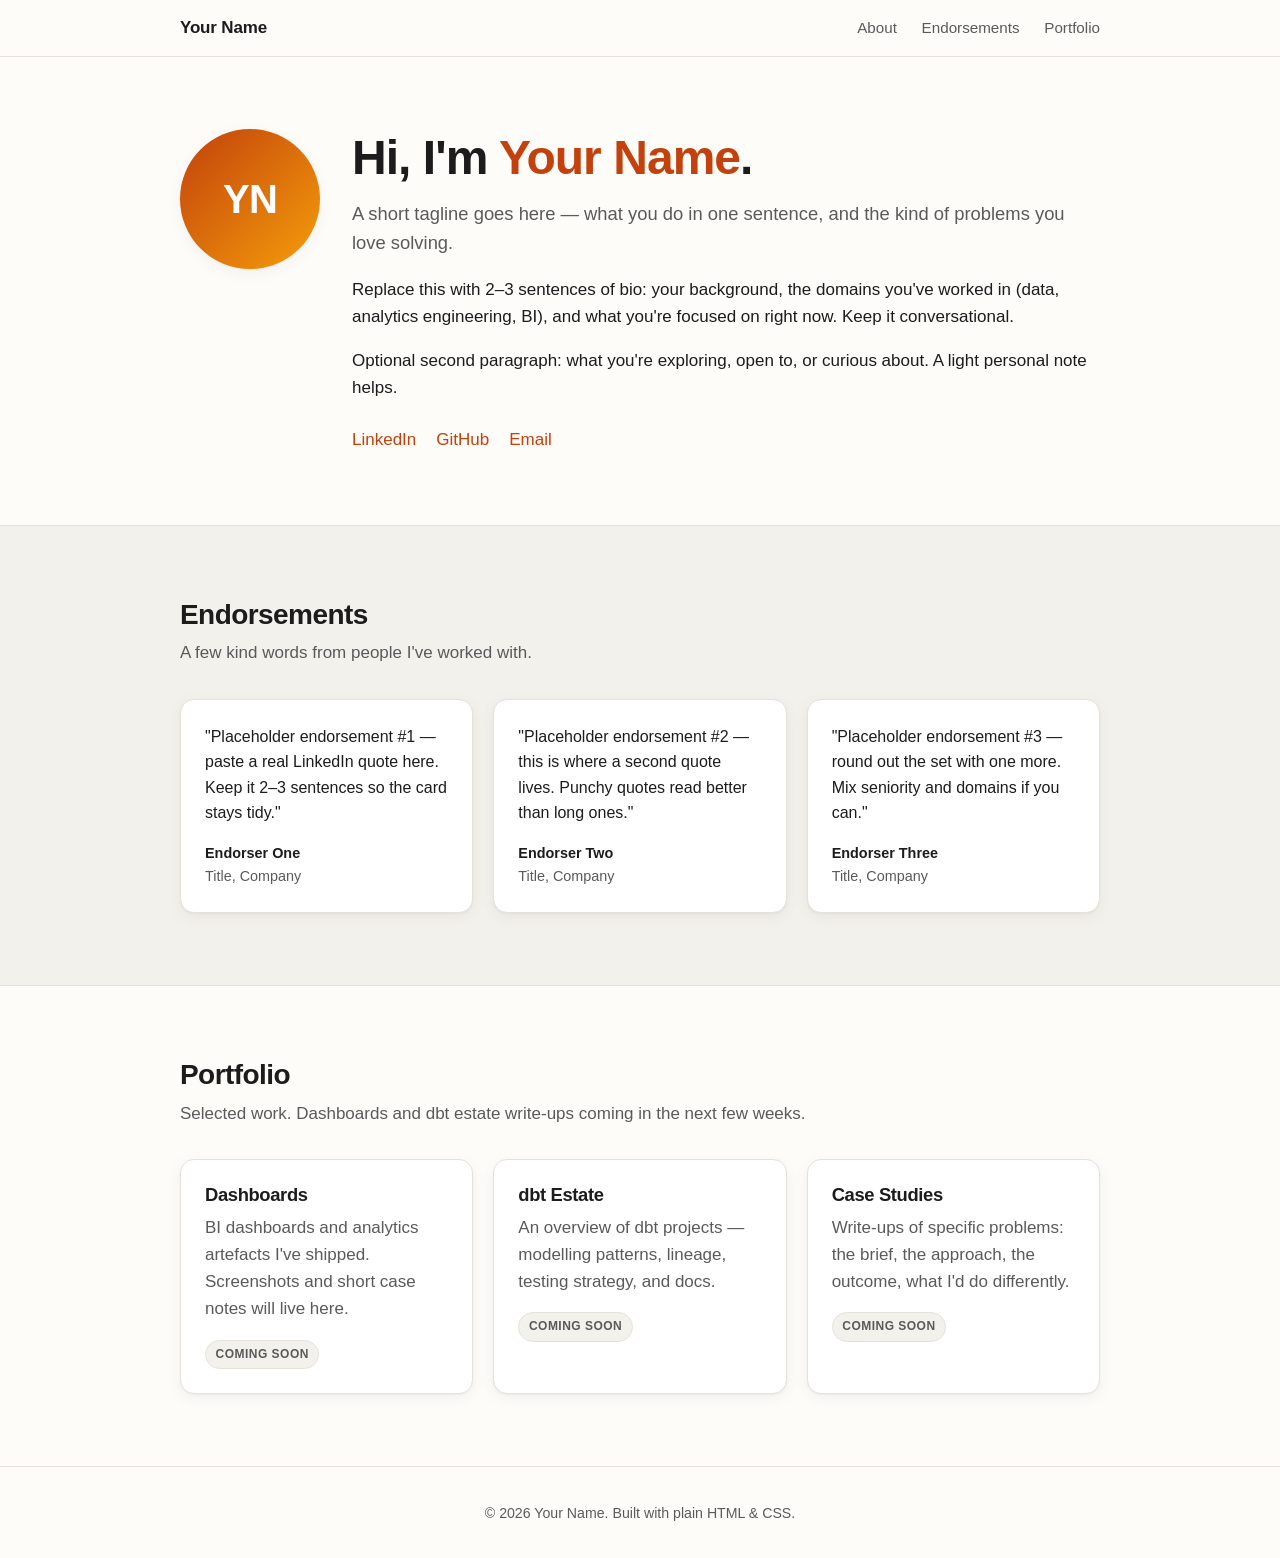
==== index.html @ b1a7ea13 "scaffold static personal site Add initial HTML/CSS for bio, endorsements, and portfolio sections. De" ====
<!doctype html>
<html lang="en">
  <head>
    <meta charset="utf-8" />
    <meta name="viewport" content="width=device-width, initial-scale=1" />
    <title>Your Name — Personal Site</title>
    <meta
      name="description"
      content="Bio, endorsements, and portfolio of Your Name."
    />
    <link rel="stylesheet" href="styles.css" />
  </head>
  <body>
    <header class="site-header">
      <div class="container header-inner">
        <a href="#top" class="brand">Your Name</a>
        <nav class="nav" aria-label="Primary">
          <a href="#about">About</a>
          <a href="#endorsements">Endorsements</a>
          <a href="#portfolio">Portfolio</a>
        </nav>
      </div>
    </header>

    <main id="top">
      <section id="about" class="section">
        <div class="container about-grid">
          <div class="avatar" aria-hidden="true">YN</div>
          <div>
            <h1 class="display">Hi, I'm <span class="accent">Your Name</span>.</h1>
            <p class="lede">
              A short tagline goes here — what you do in one sentence, and the
              kind of problems you love solving.
            </p>
            <p>
              Replace this with 2–3 sentences of bio: your background, the
              domains you've worked in (data, analytics engineering, BI), and
              what you're focused on right now. Keep it conversational.
            </p>
            <p>
              Optional second paragraph: what you're exploring, open to, or
              curious about. A light personal note helps.
            </p>
            <ul class="link-row" aria-label="Contact links">
              <li><a href="https://www.linkedin.com/in/your-handle" rel="noopener">LinkedIn</a></li>
              <li><a href="https://github.com/datagandhi" rel="noopener">GitHub</a></li>
              <li><a href="mailto:you@example.com">Email</a></li>
            </ul>
          </div>
        </div>
      </section>

      <section id="endorsements" class="section section--muted">
        <div class="container">
          <h2>Endorsements</h2>
          <p class="section-sub">A few kind words from people I've worked with.</p>
          <div class="card-grid">
            <figure class="quote-card">
              <blockquote>
                <p>
                  "Placeholder endorsement #1 — paste a real LinkedIn quote
                  here. Keep it 2–3 sentences so the card stays tidy."
                </p>
              </blockquote>
              <figcaption>
                <strong>Endorser One</strong>
                <span>Title, Company</span>
              </figcaption>
            </figure>

            <figure class="quote-card">
              <blockquote>
                <p>
                  "Placeholder endorsement #2 — this is where a second quote
                  lives. Punchy quotes read better than long ones."
                </p>
              </blockquote>
              <figcaption>
                <strong>Endorser Two</strong>
                <span>Title, Company</span>
              </figcaption>
            </figure>

            <figure class="quote-card">
              <blockquote>
                <p>
                  "Placeholder endorsement #3 — round out the set with one
                  more. Mix seniority and domains if you can."
                </p>
              </blockquote>
              <figcaption>
                <strong>Endorser Three</strong>
                <span>Title, Company</span>
              </figcaption>
            </figure>
          </div>
        </div>
      </section>

      <section id="portfolio" class="section">
        <div class="container">
          <h2>Portfolio</h2>
          <p class="section-sub">
            Selected work. Dashboards and dbt estate write-ups coming in the next few weeks.
          </p>
          <div class="card-grid">
            <article class="work-card">
              <h3>Dashboards</h3>
              <p>
                BI dashboards and analytics artefacts I've shipped. Screenshots
                and short case notes will live here.
              </p>
              <span class="pill">Coming soon</span>
            </article>

            <article class="work-card">
              <h3>dbt Estate</h3>
              <p>
                An overview of dbt projects — modelling patterns, lineage,
                testing strategy, and docs.
              </p>
              <span class="pill">Coming soon</span>
            </article>

            <article class="work-card">
              <h3>Case Studies</h3>
              <p>
                Write-ups of specific problems: the brief, the approach, the
                outcome, what I'd do differently.
              </p>
              <span class="pill">Coming soon</span>
            </article>
          </div>
        </div>
      </section>
    </main>

    <footer class="site-footer">
      <div class="container">
        <small>&copy; <span id="year"></span> Your Name. Built with plain HTML &amp; CSS.</small>
      </div>
    </footer>

    <script>
      document.getElementById("year").textContent = new Date().getFullYear();
    </script>
  </body>
</html>
---- styles.css ----
:root {
  --bg: #fdfcf9;
  --bg-muted: #f3f1eb;
  --text: #1c1c1c;
  --text-soft: #5a5a5a;
  --accent: #c2410c;
  --border: #e5e2da;
  --card: #ffffff;
  --radius: 14px;
  --shadow: 0 1px 2px rgba(20, 20, 20, 0.04), 0 4px 16px rgba(20, 20, 20, 0.05);
  --maxw: 960px;
  --space: 1.25rem;
}

@media (prefers-color-scheme: dark) {
  :root {
    --bg: #141414;
    --bg-muted: #1c1c1c;
    --text: #eceae4;
    --text-soft: #a6a6a6;
    --accent: #fb923c;
    --border: #2a2a2a;
    --card: #1a1a1a;
    --shadow: 0 1px 2px rgba(0, 0, 0, 0.3), 0 4px 16px rgba(0, 0, 0, 0.35);
  }
}

* {
  box-sizing: border-box;
}

html {
  scroll-behavior: smooth;
}

body {
  margin: 0;
  font-family:
    -apple-system, BlinkMacSystemFont, "Segoe UI", Roboto, Oxygen, Ubuntu,
    Cantarell, "Helvetica Neue", sans-serif;
  font-size: 17px;
  line-height: 1.6;
  color: var(--text);
  background: var(--bg);
  -webkit-font-smoothing: antialiased;
}

.container {
  max-width: var(--maxw);
  margin: 0 auto;
  padding: 0 var(--space);
}

/* Header */
.site-header {
  position: sticky;
  top: 0;
  z-index: 10;
  background: color-mix(in srgb, var(--bg) 85%, transparent);
  backdrop-filter: saturate(140%) blur(8px);
  border-bottom: 1px solid var(--border);
}

.header-inner {
  display: flex;
  align-items: center;
  justify-content: space-between;
  padding-top: 0.9rem;
  padding-bottom: 0.9rem;
}

.brand {
  font-weight: 600;
  color: var(--text);
  text-decoration: none;
  letter-spacing: -0.01em;
}

.nav a {
  color: var(--text-soft);
  text-decoration: none;
  margin-left: 1.25rem;
  font-size: 0.95rem;
}

.nav a:hover {
  color: var(--accent);
}

/* Sections */
.section {
  padding: 4.5rem 0;
}

.section--muted {
  background: var(--bg-muted);
  border-top: 1px solid var(--border);
  border-bottom: 1px solid var(--border);
}

h1,
h2,
h3 {
  letter-spacing: -0.02em;
  line-height: 1.2;
  margin: 0 0 0.75rem;
}

.display {
  font-size: clamp(2rem, 4vw + 1rem, 3rem);
  font-weight: 700;
}

h2 {
  font-size: 1.75rem;
  font-weight: 650;
}

h3 {
  font-size: 1.15rem;
}

.accent {
  color: var(--accent);
}

.lede {
  font-size: 1.15rem;
  color: var(--text-soft);
  margin-top: 0;
}

.section-sub {
  color: var(--text-soft);
  margin-top: -0.25rem;
  margin-bottom: 2rem;
}

/* About */
.about-grid {
  display: grid;
  grid-template-columns: 140px 1fr;
  gap: 2rem;
  align-items: start;
}

.avatar {
  width: 140px;
  height: 140px;
  border-radius: 50%;
  background: linear-gradient(135deg, var(--accent), #f59e0b);
  color: #fff;
  display: grid;
  place-items: center;
  font-size: 2.5rem;
  font-weight: 700;
  letter-spacing: -0.02em;
  box-shadow: var(--shadow);
}

.link-row {
  list-style: none;
  display: flex;
  flex-wrap: wrap;
  gap: 0.75rem 1.25rem;
  padding: 0;
  margin: 1.5rem 0 0;
}

.link-row a {
  color: var(--accent);
  text-decoration: none;
  font-weight: 500;
}

.link-row a:hover {
  text-decoration: underline;
}

/* Cards */
.card-grid {
  display: grid;
  grid-template-columns: repeat(auto-fit, minmax(240px, 1fr));
  gap: 1.25rem;
}

.quote-card,
.work-card {
  background: var(--card);
  border: 1px solid var(--border);
  border-radius: var(--radius);
  padding: 1.5rem;
  box-shadow: var(--shadow);
  margin: 0;
}

.quote-card blockquote {
  margin: 0 0 1rem;
  color: var(--text);
  font-size: 1rem;
}

.quote-card blockquote p {
  margin: 0;
}

.quote-card figcaption {
  display: flex;
  flex-direction: column;
  color: var(--text-soft);
  font-size: 0.9rem;
}

.quote-card figcaption strong {
  color: var(--text);
}

.work-card h3 {
  margin-bottom: 0.5rem;
}

.work-card p {
  color: var(--text-soft);
  margin: 0 0 1rem;
}

.pill {
  display: inline-block;
  font-size: 0.75rem;
  font-weight: 600;
  text-transform: uppercase;
  letter-spacing: 0.04em;
  padding: 0.25rem 0.6rem;
  border-radius: 999px;
  background: var(--bg-muted);
  color: var(--text-soft);
  border: 1px solid var(--border);
}

/* Footer */
.site-footer {
  border-top: 1px solid var(--border);
  padding: 2rem 0;
  color: var(--text-soft);
  text-align: center;
}

/* Responsive */
@media (max-width: 640px) {
  .about-grid {
    grid-template-columns: 1fr;
    gap: 1.25rem;
  }

  .avatar {
    width: 96px;
    height: 96px;
    font-size: 1.75rem;
  }

  .nav a {
    margin-left: 0.9rem;
  }

  .section {
    padding: 3rem 0;
  }
}
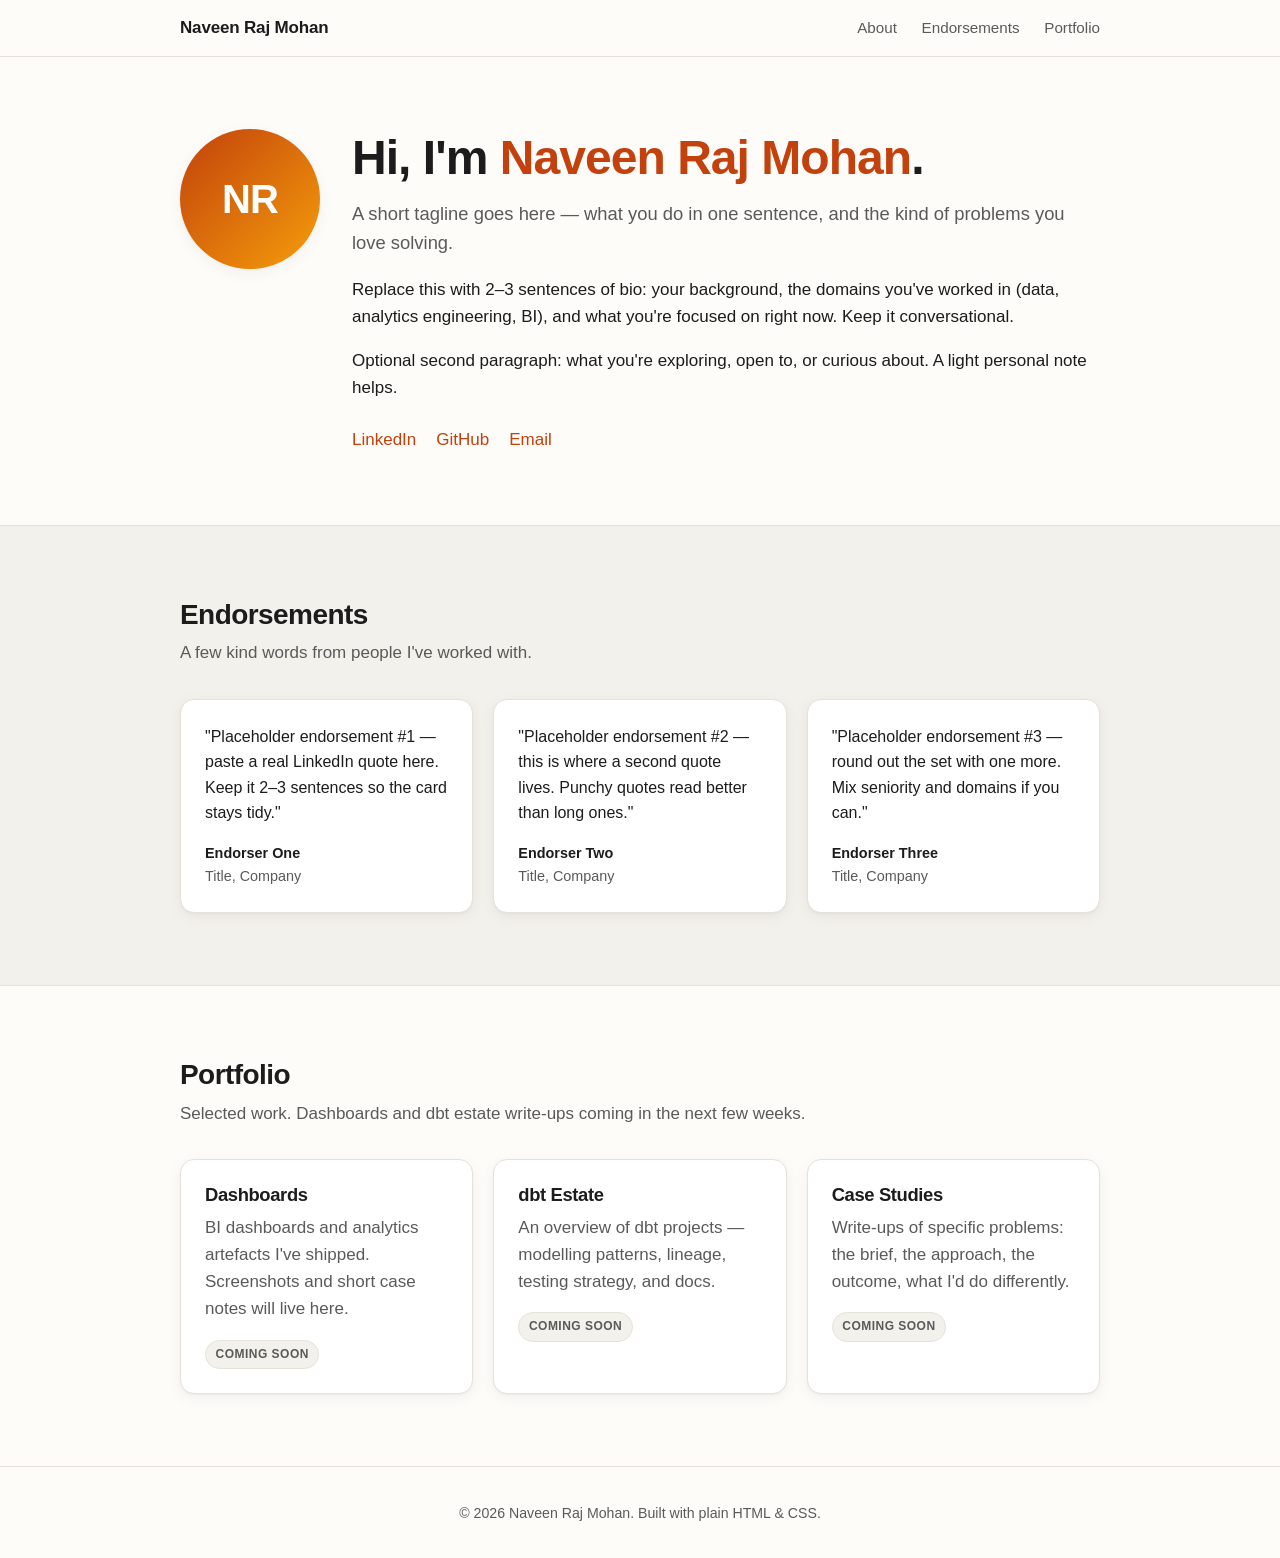
==== commit fac6e506: "set identity to Naveen Raj Mohan and add CNAME Replace placeholder name across page, title, meta, av" ====
--- a/index.html
+++ b/index.html
@@ -3,17 +3,17 @@
   <head>
     <meta charset="utf-8" />
     <meta name="viewport" content="width=device-width, initial-scale=1" />
-    <title>Your Name — Personal Site</title>
+    <title>Naveen Raj Mohan — Personal Site</title>
     <meta
       name="description"
-      content="Bio, endorsements, and portfolio of Your Name."
+      content="Bio, endorsements, and portfolio of Naveen Raj Mohan."
     />
     <link rel="stylesheet" href="styles.css" />
   </head>
   <body>
     <header class="site-header">
       <div class="container header-inner">
-        <a href="#top" class="brand">Your Name</a>
+        <a href="#top" class="brand">Naveen Raj Mohan</a>
         <nav class="nav" aria-label="Primary">
           <a href="#about">About</a>
           <a href="#endorsements">Endorsements</a>
@@ -25,9 +25,9 @@
     <main id="top">
       <section id="about" class="section">
         <div class="container about-grid">
-          <div class="avatar" aria-hidden="true">YN</div>
+          <div class="avatar" aria-hidden="true">NR</div>
           <div>
-            <h1 class="display">Hi, I'm <span class="accent">Your Name</span>.</h1>
+            <h1 class="display">Hi, I'm <span class="accent">Naveen Raj Mohan</span>.</h1>
             <p class="lede">
               A short tagline goes here — what you do in one sentence, and the
               kind of problems you love solving.
@@ -137,7 +137,7 @@
 
     <footer class="site-footer">
       <div class="container">
-        <small>&copy; <span id="year"></span> Your Name. Built with plain HTML &amp; CSS.</small>
+        <small>&copy; <span id="year"></span> Naveen Raj Mohan. Built with plain HTML &amp; CSS.</small>
       </div>
     </footer>
 
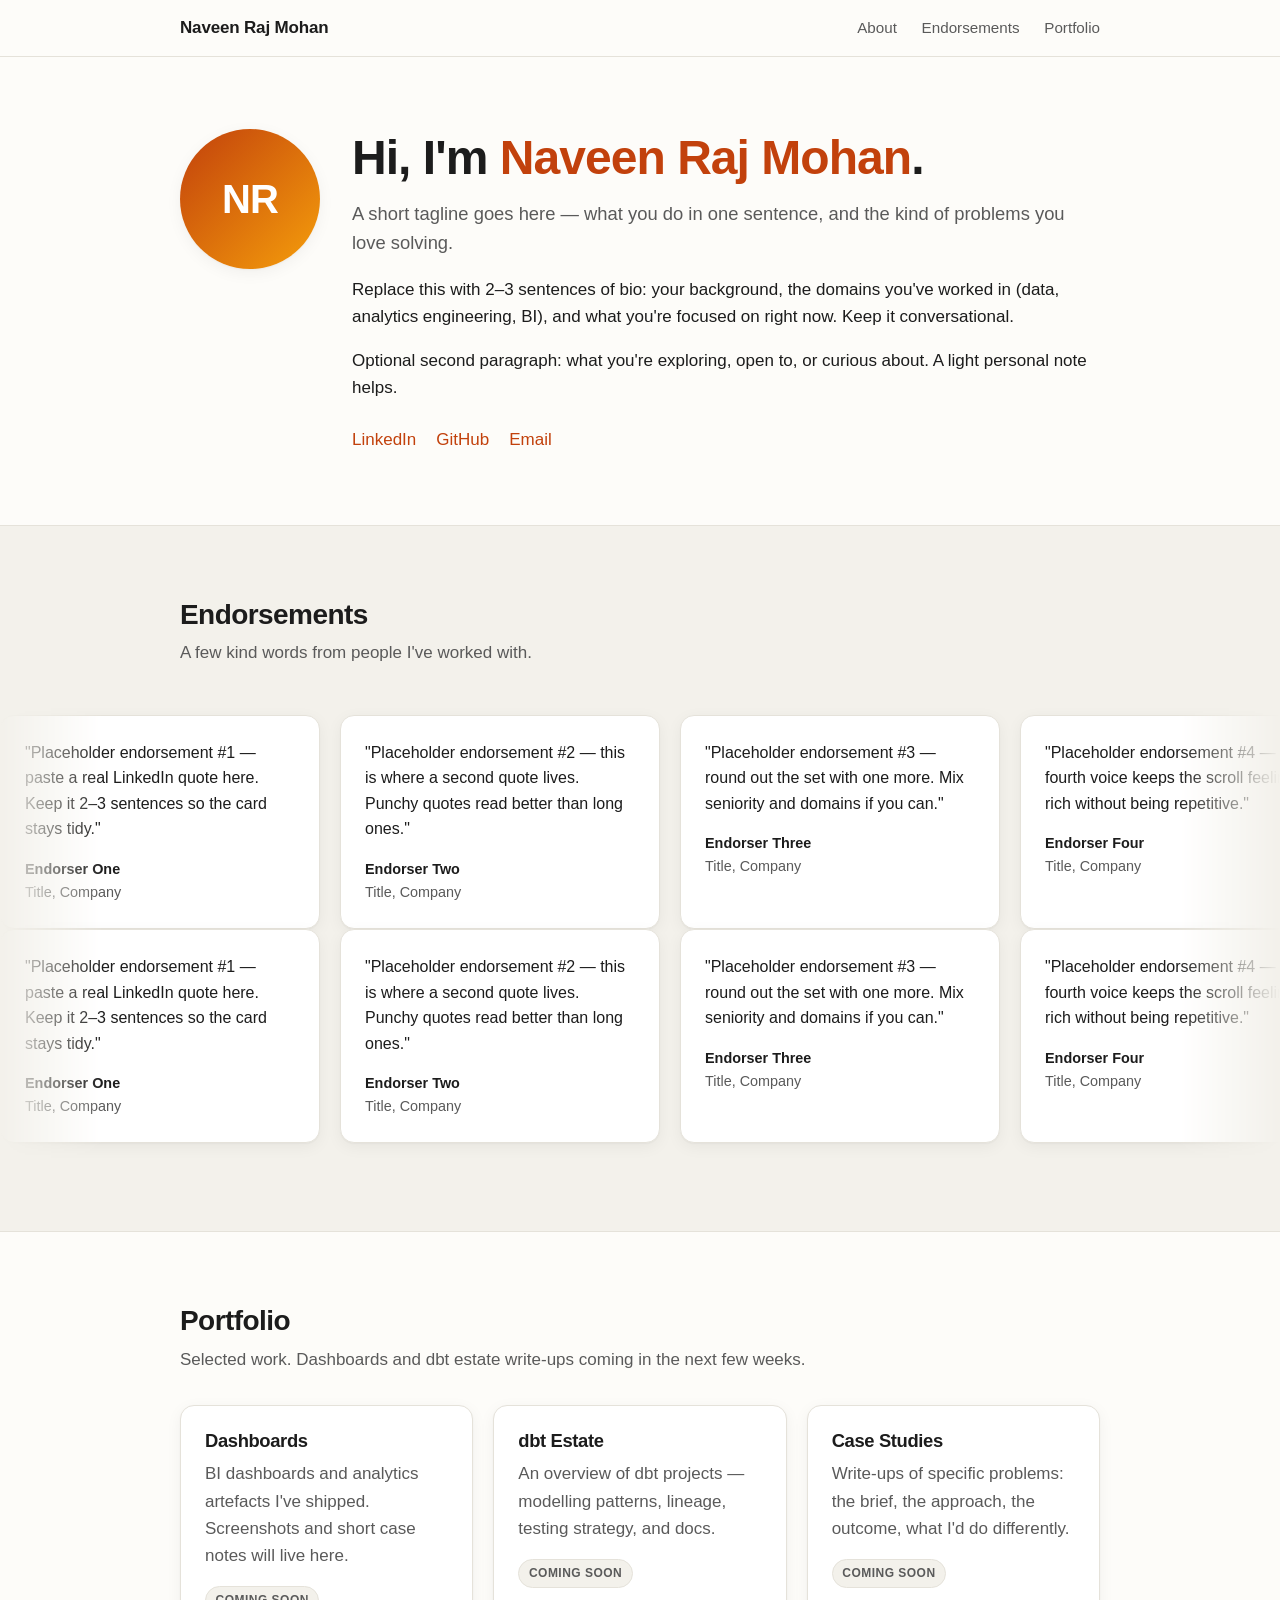
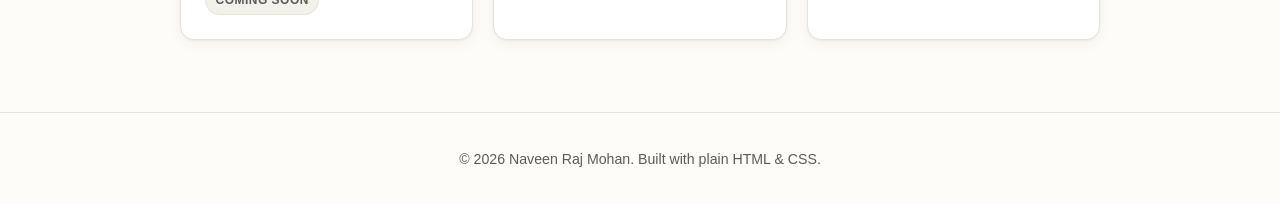
==== commit dec55664: "make endorsements an auto-scrolling marquee Replace the static 3-card grid with a continuous horizon" ====
--- a/index.html
+++ b/index.html
@@ -54,7 +54,13 @@
         <div class="container">
           <h2>Endorsements</h2>
           <p class="section-sub">A few kind words from people I've worked with.</p>
-          <div class="card-grid">
+        </div>
+        <div
+          class="marquee"
+          aria-label="Endorsements carousel"
+          role="region"
+        >
+          <div class="marquee-track">
             <figure class="quote-card">
               <blockquote>
                 <p>
@@ -90,6 +96,45 @@
               </blockquote>
               <figcaption>
                 <strong>Endorser Three</strong>
+                <span>Title, Company</span>
+              </figcaption>
+            </figure>
+
+            <figure class="quote-card">
+              <blockquote>
+                <p>
+                  "Placeholder endorsement #4 — a fourth voice keeps the
+                  scroll feeling rich without being repetitive."
+                </p>
+              </blockquote>
+              <figcaption>
+                <strong>Endorser Four</strong>
+                <span>Title, Company</span>
+              </figcaption>
+            </figure>
+
+            <figure class="quote-card">
+              <blockquote>
+                <p>
+                  "Placeholder endorsement #5 — vary perspectives: peer,
+                  manager, client, collaborator."
+                </p>
+              </blockquote>
+              <figcaption>
+                <strong>Endorser Five</strong>
+                <span>Title, Company</span>
+              </figcaption>
+            </figure>
+
+            <figure class="quote-card">
+              <blockquote>
+                <p>
+                  "Placeholder endorsement #6 — last one in the loop before
+                  it cycles back to the first."
+                </p>
+              </blockquote>
+              <figcaption>
+                <strong>Endorser Six</strong>
                 <span>Title, Company</span>
               </figcaption>
             </figure>
@@ -143,6 +188,16 @@
 
     <script>
       document.getElementById("year").textContent = new Date().getFullYear();
+
+      // Duplicate marquee cards once so the CSS translateX(-50%) loop is seamless.
+      (function () {
+        var track = document.querySelector(".marquee-track");
+        if (!track) return;
+        var clone = track.cloneNode(true);
+        clone.setAttribute("aria-hidden", "true");
+        track.parentNode.appendChild(clone);
+        track.parentNode.classList.add("marquee--ready");
+      })();
     </script>
   </body>
 </html>
--- a/styles.css
+++ b/styles.css
@@ -194,6 +194,70 @@
   margin: 0;
 }
 
+/* Marquee (auto-scrolling endorsements) */
+.marquee {
+  position: relative;
+  overflow: hidden;
+  padding: 1rem 0;
+  /* Fade in/out at the edges for a polished look */
+  -webkit-mask-image: linear-gradient(
+    to right,
+    transparent,
+    #000 8%,
+    #000 92%,
+    transparent
+  );
+  mask-image: linear-gradient(
+    to right,
+    transparent,
+    #000 8%,
+    #000 92%,
+    transparent
+  );
+}
+
+.marquee-track {
+  display: flex;
+  gap: 1.25rem;
+  width: max-content;
+  /* Only animate once the JS clone has run, to avoid flashing a single set */
+}
+
+.marquee.marquee--ready .marquee-track {
+  animation: marquee-scroll 45s linear infinite;
+}
+
+.marquee-track .quote-card {
+  flex: 0 0 320px;
+  max-width: 320px;
+  min-height: 100%;
+}
+
+.marquee:hover .marquee-track,
+.marquee:focus-within .marquee-track {
+  animation-play-state: paused;
+}
+
+@keyframes marquee-scroll {
+  from {
+    transform: translateX(0);
+  }
+  to {
+    transform: translateX(-50%);
+  }
+}
+
+@media (prefers-reduced-motion: reduce) {
+  .marquee {
+    overflow-x: auto;
+    -webkit-mask-image: none;
+    mask-image: none;
+  }
+  .marquee.marquee--ready .marquee-track {
+    animation: none;
+  }
+}
+
 .quote-card blockquote {
   margin: 0 0 1rem;
   color: var(--text);
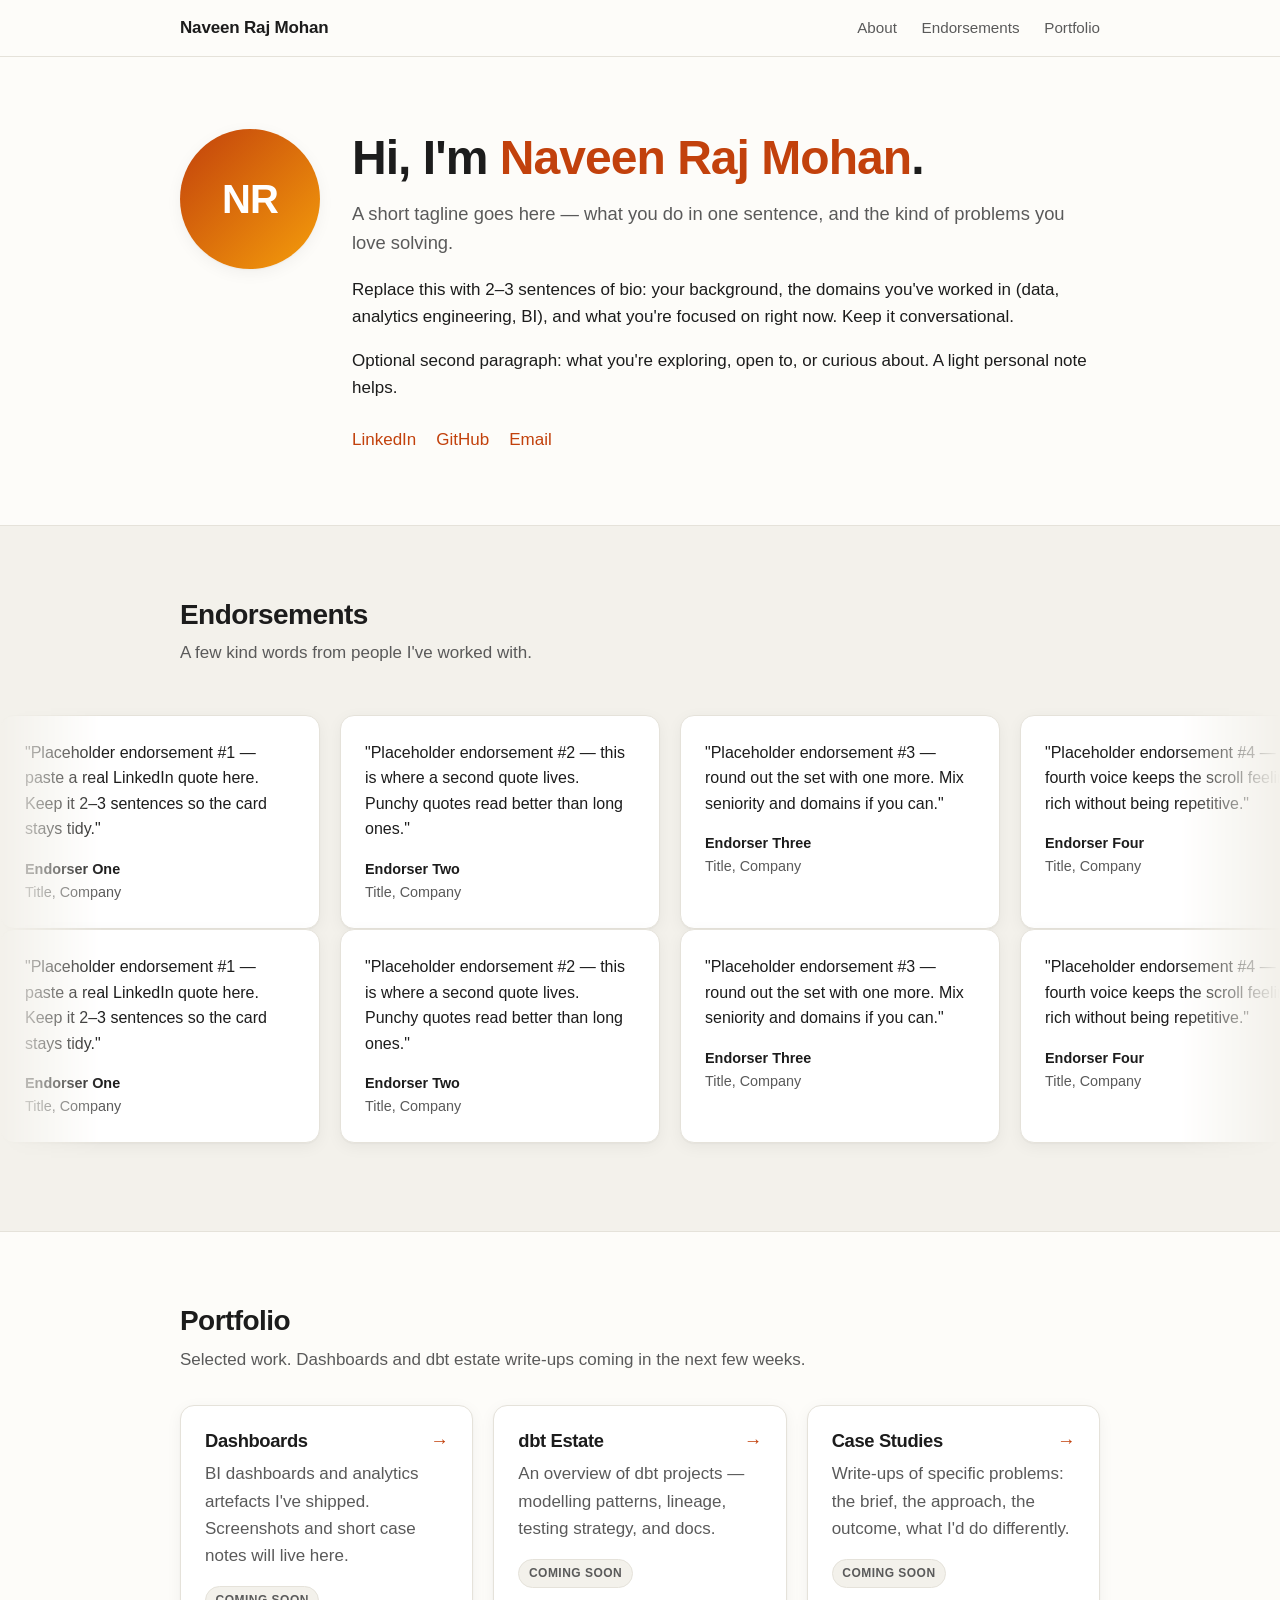
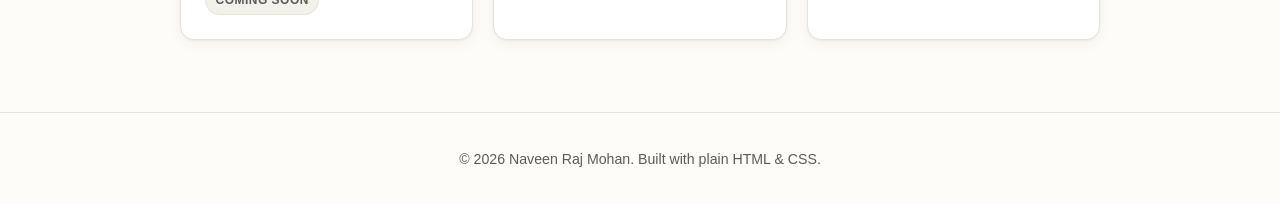
==== commit cba1f98d: "add dashboards, dbt estate, and case studies sub-pages Turn the three portfolio cards on the homepag" ====
--- a/index.html
+++ b/index.html
@@ -149,32 +149,32 @@
             Selected work. Dashboards and dbt estate write-ups coming in the next few weeks.
           </p>
           <div class="card-grid">
-            <article class="work-card">
-              <h3>Dashboards</h3>
+            <a class="work-card work-card--link" href="dashboards.html">
+              <h3>Dashboards <span class="arrow" aria-hidden="true">&rarr;</span></h3>
               <p>
                 BI dashboards and analytics artefacts I've shipped. Screenshots
                 and short case notes will live here.
               </p>
               <span class="pill">Coming soon</span>
-            </article>
-
-            <article class="work-card">
-              <h3>dbt Estate</h3>
+            </a>
+
+            <a class="work-card work-card--link" href="dbt-estate.html">
+              <h3>dbt Estate <span class="arrow" aria-hidden="true">&rarr;</span></h3>
               <p>
                 An overview of dbt projects — modelling patterns, lineage,
                 testing strategy, and docs.
               </p>
               <span class="pill">Coming soon</span>
-            </article>
-
-            <article class="work-card">
-              <h3>Case Studies</h3>
+            </a>
+
+            <a class="work-card work-card--link" href="case-studies.html">
+              <h3>Case Studies <span class="arrow" aria-hidden="true">&rarr;</span></h3>
               <p>
                 Write-ups of specific problems: the brief, the approach, the
                 outcome, what I'd do differently.
               </p>
               <span class="pill">Coming soon</span>
-            </article>
+            </a>
           </div>
         </div>
       </section>
--- a/styles.css
+++ b/styles.css
@@ -288,6 +288,53 @@
   margin: 0 0 1rem;
 }
 
+/* Clickable work-card variant (used on the homepage portfolio grid) */
+.work-card--link {
+  display: block;
+  text-decoration: none;
+  color: inherit;
+  transition: transform 0.15s ease, box-shadow 0.15s ease, border-color 0.15s ease;
+}
+
+.work-card--link:hover,
+.work-card--link:focus-visible {
+  transform: translateY(-2px);
+  border-color: var(--accent);
+  box-shadow: 0 2px 4px rgba(20, 20, 20, 0.06), 0 10px 24px rgba(20, 20, 20, 0.08);
+  outline: none;
+}
+
+.work-card--link h3 {
+  display: flex;
+  align-items: center;
+  justify-content: space-between;
+  gap: 0.5rem;
+}
+
+.work-card--link .arrow {
+  color: var(--accent);
+  font-weight: 500;
+  transition: transform 0.15s ease;
+}
+
+.work-card--link:hover .arrow,
+.work-card--link:focus-visible .arrow {
+  transform: translateX(3px);
+}
+
+/* Back link used on sub-pages */
+.back-link {
+  display: inline-block;
+  margin-bottom: 1.5rem;
+  color: var(--text-soft);
+  text-decoration: none;
+  font-size: 0.95rem;
+}
+
+.back-link:hover {
+  color: var(--accent);
+}
+
 .pill {
   display: inline-block;
   font-size: 0.75rem;
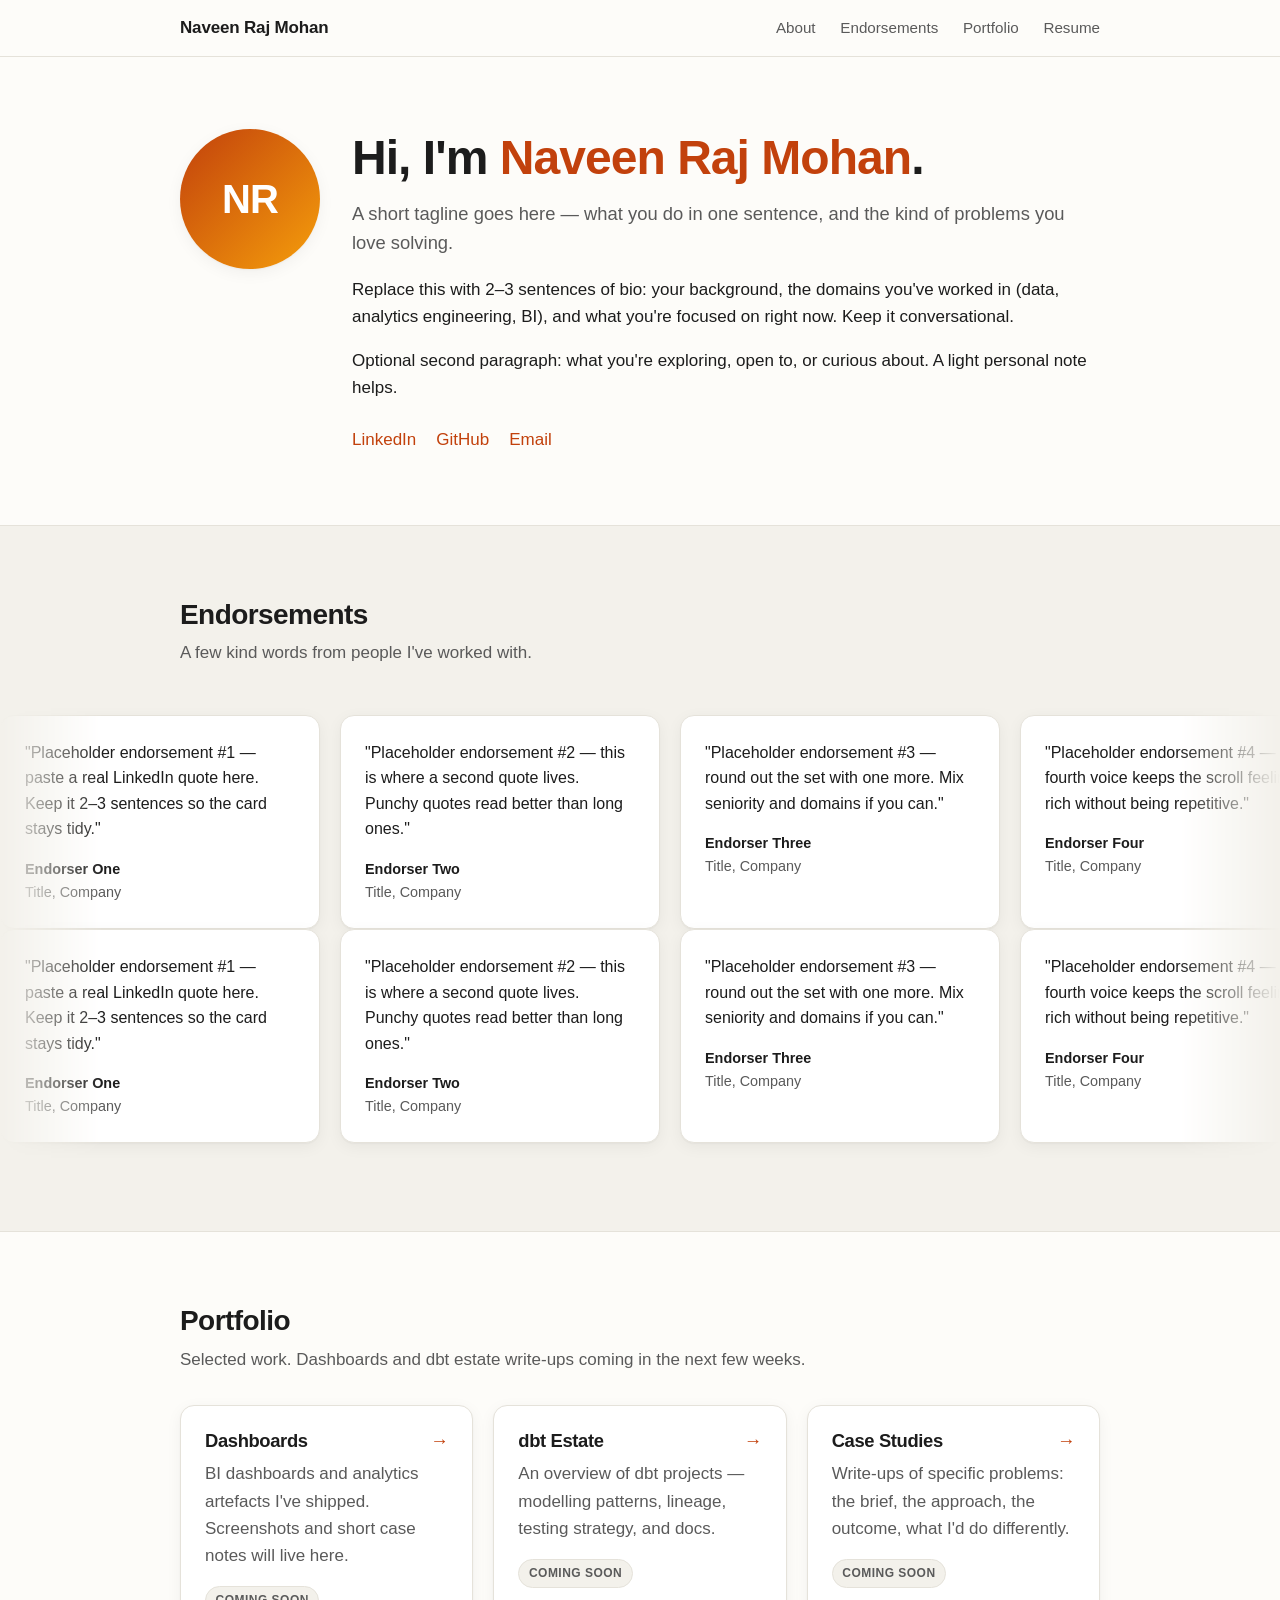
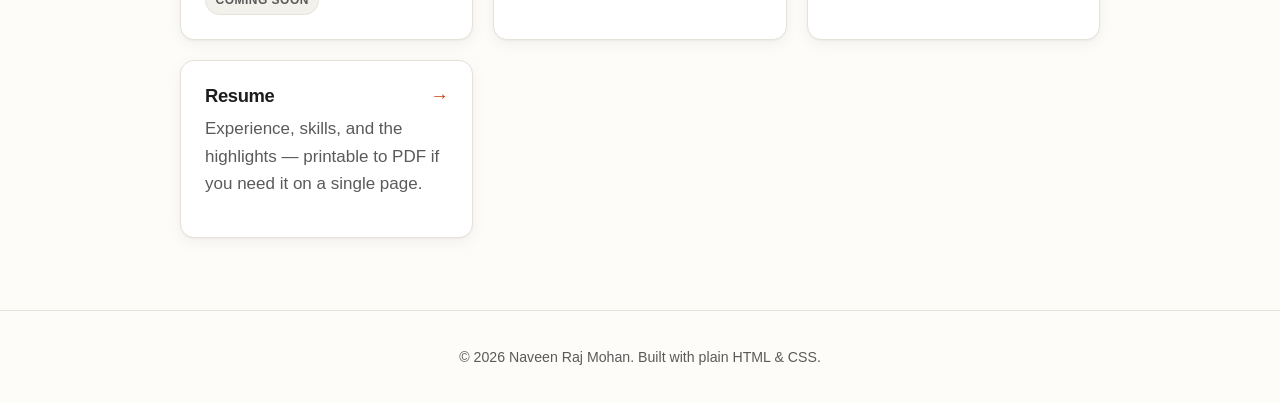
==== commit 74623bc8: "Add resume page with full experience, skills, and print styles - New resume.html with summary, roles" ====
--- a/index.html
+++ b/index.html
@@ -18,6 +18,7 @@
           <a href="#about">About</a>
           <a href="#endorsements">Endorsements</a>
           <a href="#portfolio">Portfolio</a>
+          <a href="resume.html">Resume</a>
         </nav>
       </div>
     </header>
@@ -175,6 +176,14 @@
               </p>
               <span class="pill">Coming soon</span>
             </a>
+
+            <a class="work-card work-card--link" href="resume.html">
+              <h3>Resume <span class="arrow" aria-hidden="true">&rarr;</span></h3>
+              <p>
+                Experience, skills, and the highlights — printable to PDF if
+                you need it on a single page.
+              </p>
+            </a>
           </div>
         </div>
       </section>
--- a/styles.css
+++ b/styles.css
@@ -348,6 +348,165 @@
   border: 1px solid var(--border);
 }
 
+/* Resume */
+.resume-head {
+  display: flex;
+  align-items: flex-start;
+  justify-content: space-between;
+  gap: 2rem;
+  flex-wrap: wrap;
+}
+
+.muted {
+  color: var(--text-soft);
+}
+
+.btn-ghost {
+  display: inline-block;
+  padding: 0.55rem 1rem;
+  border: 1px solid var(--border);
+  border-radius: 999px;
+  color: var(--text);
+  text-decoration: none;
+  font-size: 0.9rem;
+  background: var(--card);
+  transition: border-color 0.15s ease, color 0.15s ease;
+}
+
+.btn-ghost:hover {
+  border-color: var(--accent);
+  color: var(--accent);
+}
+
+.role {
+  padding: 1.25rem 0;
+  border-top: 1px solid var(--border);
+}
+
+.role:first-of-type {
+  border-top: 0;
+  padding-top: 0;
+}
+
+.role-head {
+  display: flex;
+  align-items: baseline;
+  justify-content: space-between;
+  gap: 1rem;
+  flex-wrap: wrap;
+}
+
+.role-head h3 {
+  margin: 0;
+}
+
+.role-org {
+  color: var(--text-soft);
+  margin: 0.1rem 0 0;
+  font-size: 0.95rem;
+}
+
+.role-dates {
+  color: var(--text-soft);
+  font-size: 0.9rem;
+  white-space: nowrap;
+  font-variant-numeric: tabular-nums;
+}
+
+.role-points {
+  margin: 0.75rem 0 0;
+  padding-left: 1.1rem;
+}
+
+.role-points li {
+  margin-bottom: 0.4rem;
+  color: var(--text);
+}
+
+.role-points li::marker {
+  color: var(--accent);
+}
+
+.skills-grid {
+  display: grid;
+  grid-template-columns: repeat(auto-fit, minmax(240px, 1fr));
+  gap: 1.25rem;
+}
+
+.skill-group {
+  background: var(--card);
+  border: 1px solid var(--border);
+  border-radius: var(--radius);
+  padding: 1.25rem;
+  box-shadow: var(--shadow);
+}
+
+.skill-group h3 {
+  font-size: 1rem;
+  margin-bottom: 0.35rem;
+}
+
+.skill-group p {
+  margin: 0;
+  color: var(--text-soft);
+  font-size: 0.95rem;
+}
+
+.two-col {
+  display: grid;
+  grid-template-columns: 1fr 1fr;
+  gap: 2.5rem;
+}
+
+.plain-list {
+  list-style: none;
+  padding: 0;
+  margin: 0;
+}
+
+.plain-list li {
+  padding: 0.5rem 0;
+  border-bottom: 1px solid var(--border);
+  color: var(--text);
+}
+
+.plain-list li:last-child {
+  border-bottom: 0;
+}
+
+@media (max-width: 640px) {
+  .two-col {
+    grid-template-columns: 1fr;
+    gap: 1.5rem;
+  }
+}
+
+@media print {
+  .site-header,
+  .site-footer,
+  .back-link,
+  .no-print {
+    display: none !important;
+  }
+  .section {
+    padding: 1rem 0;
+    break-inside: avoid;
+  }
+  .section--muted {
+    background: transparent;
+    border: 0;
+  }
+  body {
+    font-size: 12pt;
+    color: #000;
+    background: #fff;
+  }
+  a {
+    color: #000;
+    text-decoration: none;
+  }
+}
+
 /* Footer */
 .site-footer {
   border-top: 1px solid var(--border);
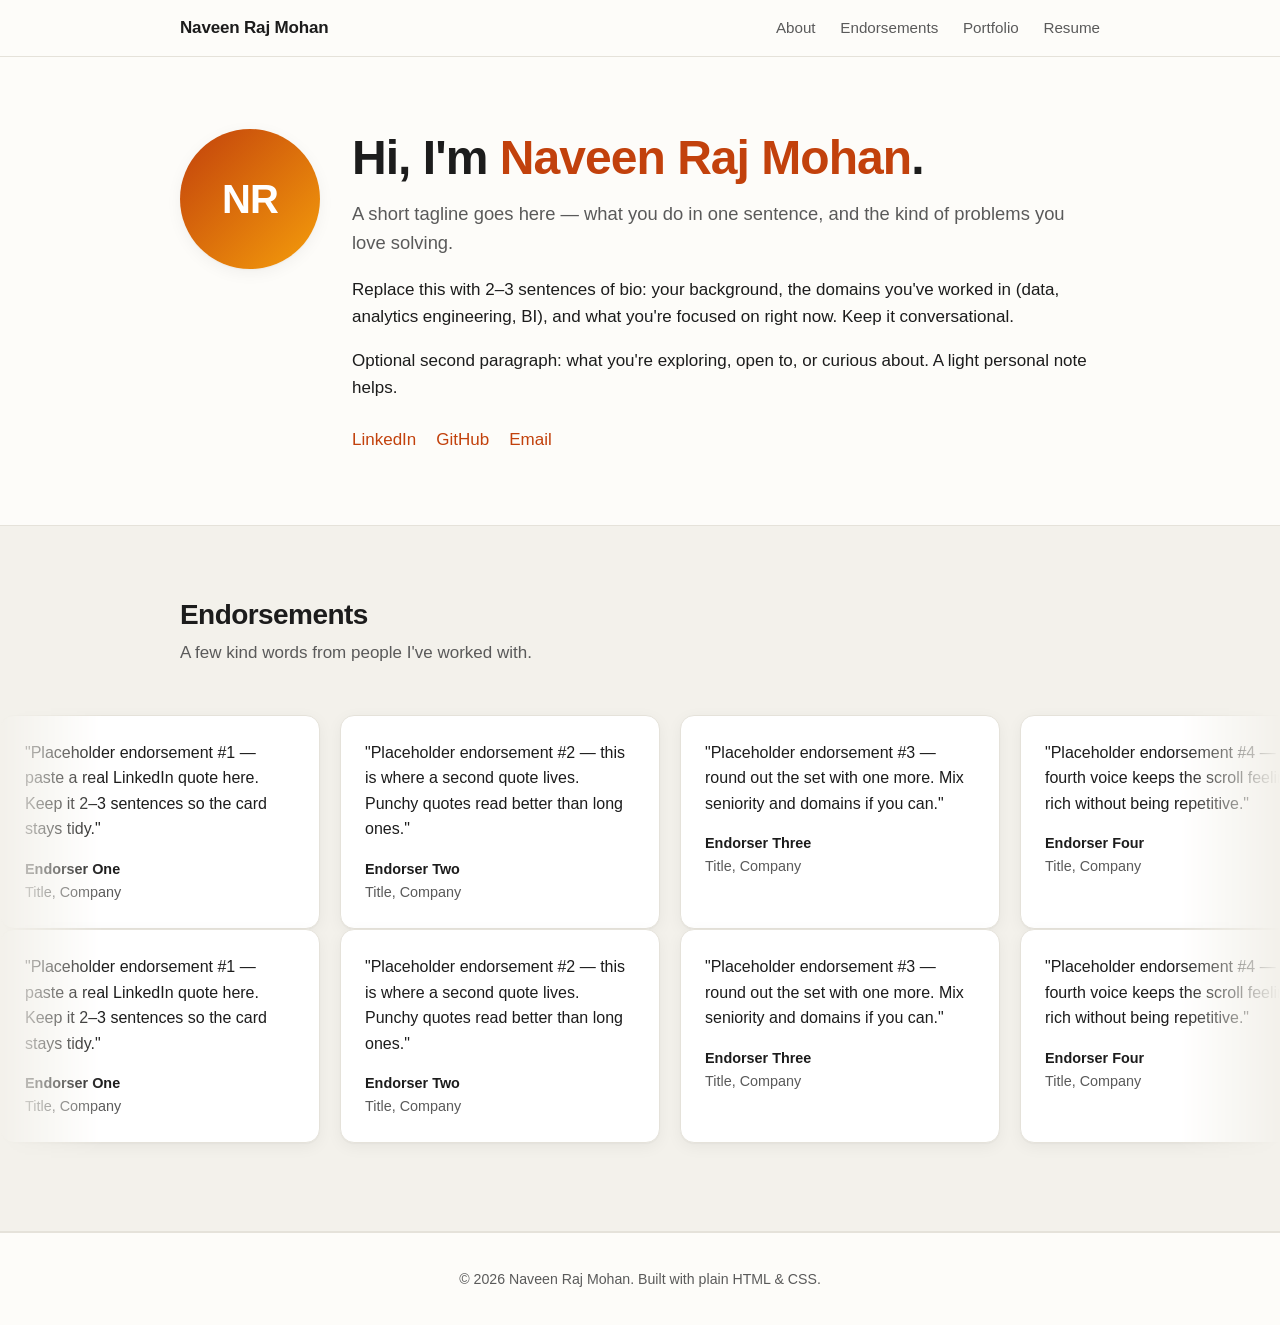
==== commit f735ab77: "Split portfolio onto its own page with Power BI embed modal - New portfolio.html with a Power BI rep" ====
--- a/index.html
+++ b/index.html
@@ -17,7 +17,7 @@
         <nav class="nav" aria-label="Primary">
           <a href="#about">About</a>
           <a href="#endorsements">Endorsements</a>
-          <a href="#portfolio">Portfolio</a>
+          <a href="portfolio.html">Portfolio</a>
           <a href="resume.html">Resume</a>
         </nav>
       </div>
@@ -143,50 +143,6 @@
         </div>
       </section>
 
-      <section id="portfolio" class="section">
-        <div class="container">
-          <h2>Portfolio</h2>
-          <p class="section-sub">
-            Selected work. Dashboards and dbt estate write-ups coming in the next few weeks.
-          </p>
-          <div class="card-grid">
-            <a class="work-card work-card--link" href="dashboards.html">
-              <h3>Dashboards <span class="arrow" aria-hidden="true">&rarr;</span></h3>
-              <p>
-                BI dashboards and analytics artefacts I've shipped. Screenshots
-                and short case notes will live here.
-              </p>
-              <span class="pill">Coming soon</span>
-            </a>
-
-            <a class="work-card work-card--link" href="dbt-estate.html">
-              <h3>dbt Estate <span class="arrow" aria-hidden="true">&rarr;</span></h3>
-              <p>
-                An overview of dbt projects — modelling patterns, lineage,
-                testing strategy, and docs.
-              </p>
-              <span class="pill">Coming soon</span>
-            </a>
-
-            <a class="work-card work-card--link" href="case-studies.html">
-              <h3>Case Studies <span class="arrow" aria-hidden="true">&rarr;</span></h3>
-              <p>
-                Write-ups of specific problems: the brief, the approach, the
-                outcome, what I'd do differently.
-              </p>
-              <span class="pill">Coming soon</span>
-            </a>
-
-            <a class="work-card work-card--link" href="resume.html">
-              <h3>Resume <span class="arrow" aria-hidden="true">&rarr;</span></h3>
-              <p>
-                Experience, skills, and the highlights — printable to PDF if
-                you need it on a single page.
-              </p>
-            </a>
-          </div>
-        </div>
-      </section>
     </main>
 
     <footer class="site-footer">
--- a/styles.css
+++ b/styles.css
@@ -348,6 +348,191 @@
   border: 1px solid var(--border);
 }
 
+/* Portfolio — Power BI grid */
+.pbi-grid {
+  display: grid;
+  grid-template-columns: repeat(auto-fit, minmax(280px, 1fr));
+  gap: 1.25rem;
+}
+
+.pbi-card {
+  display: flex;
+  flex-direction: column;
+  text-align: left;
+  font: inherit;
+  color: inherit;
+  background: var(--card);
+  border: 1px solid var(--border);
+  border-radius: var(--radius);
+  padding: 0;
+  overflow: hidden;
+  cursor: pointer;
+  box-shadow: var(--shadow);
+  transition: transform 0.15s ease, box-shadow 0.15s ease, border-color 0.15s ease;
+}
+
+.pbi-card:hover,
+.pbi-card:focus-visible {
+  transform: translateY(-2px);
+  border-color: var(--accent);
+  box-shadow: 0 2px 4px rgba(20, 20, 20, 0.06), 0 10px 24px rgba(20, 20, 20, 0.08);
+  outline: none;
+}
+
+.pbi-card .thumb {
+  display: block;
+  width: 100%;
+  aspect-ratio: 16 / 9;
+  background:
+    linear-gradient(135deg,
+      color-mix(in srgb, var(--accent) 35%, transparent),
+      color-mix(in srgb, var(--accent) 10%, transparent));
+  border-bottom: 1px solid var(--border);
+}
+
+.pbi-body {
+  display: flex;
+  flex-direction: column;
+  gap: 0.5rem;
+  padding: 1.25rem;
+}
+
+.pbi-title {
+  display: flex;
+  align-items: center;
+  justify-content: space-between;
+  gap: 0.5rem;
+  font-size: 1.05rem;
+  font-weight: 650;
+  letter-spacing: -0.01em;
+}
+
+.pbi-title .arrow {
+  color: var(--accent);
+  font-weight: 500;
+  transition: transform 0.15s ease;
+}
+
+.pbi-card:hover .pbi-title .arrow,
+.pbi-card:focus-visible .pbi-title .arrow {
+  transform: translateX(3px);
+}
+
+.pbi-desc {
+  color: var(--text-soft);
+  font-size: 0.95rem;
+}
+
+.pill--accent {
+  align-self: flex-start;
+  background: color-mix(in srgb, var(--accent) 12%, transparent);
+  color: var(--accent);
+  border-color: color-mix(in srgb, var(--accent) 35%, transparent);
+}
+
+/* Modal */
+body.no-scroll {
+  overflow: hidden;
+}
+
+.pbi-modal {
+  display: none;
+  position: fixed;
+  inset: 0;
+  z-index: 100;
+  align-items: center;
+  justify-content: center;
+  padding: 2rem;
+}
+
+.pbi-modal.open {
+  display: flex;
+}
+
+.modal-backdrop {
+  position: absolute;
+  inset: 0;
+  background: rgba(0, 0, 0, 0.7);
+  backdrop-filter: blur(4px);
+  -webkit-backdrop-filter: blur(4px);
+}
+
+.modal-dialog {
+  position: relative;
+  display: flex;
+  flex-direction: column;
+  width: min(1200px, 95vw);
+  height: min(800px, 90vh);
+  background: var(--card);
+  border: 1px solid var(--border);
+  border-radius: var(--radius);
+  box-shadow: 0 20px 60px rgba(0, 0, 0, 0.4);
+  overflow: hidden;
+}
+
+.modal-head {
+  display: flex;
+  align-items: center;
+  justify-content: space-between;
+  gap: 1rem;
+  padding: 0.85rem 1.25rem;
+  border-bottom: 1px solid var(--border);
+}
+
+.modal-head h2 {
+  margin: 0;
+  font-size: 1.05rem;
+  font-weight: 650;
+}
+
+.modal-close {
+  appearance: none;
+  background: transparent;
+  border: 1px solid var(--border);
+  color: var(--text);
+  width: 2rem;
+  height: 2rem;
+  border-radius: 999px;
+  font-size: 1.25rem;
+  line-height: 1;
+  cursor: pointer;
+  transition: border-color 0.15s ease, color 0.15s ease;
+}
+
+.modal-close:hover,
+.modal-close:focus-visible {
+  border-color: var(--accent);
+  color: var(--accent);
+  outline: none;
+}
+
+.pbi-modal iframe {
+  flex: 1;
+  width: 100%;
+  border: 0;
+  background: var(--bg-muted);
+}
+
+@media (max-width: 640px) {
+  .pbi-modal {
+    padding: 0;
+  }
+  .modal-dialog {
+    width: 100vw;
+    height: 100vh;
+    max-width: none;
+    border-radius: 0;
+    border: 0;
+  }
+}
+
+@media (prefers-reduced-motion: reduce) {
+  .pbi-card,
+  .pbi-title .arrow {
+    transition: none;
+  }
+}
+
 /* Resume */
 .resume-head {
   display: flex;
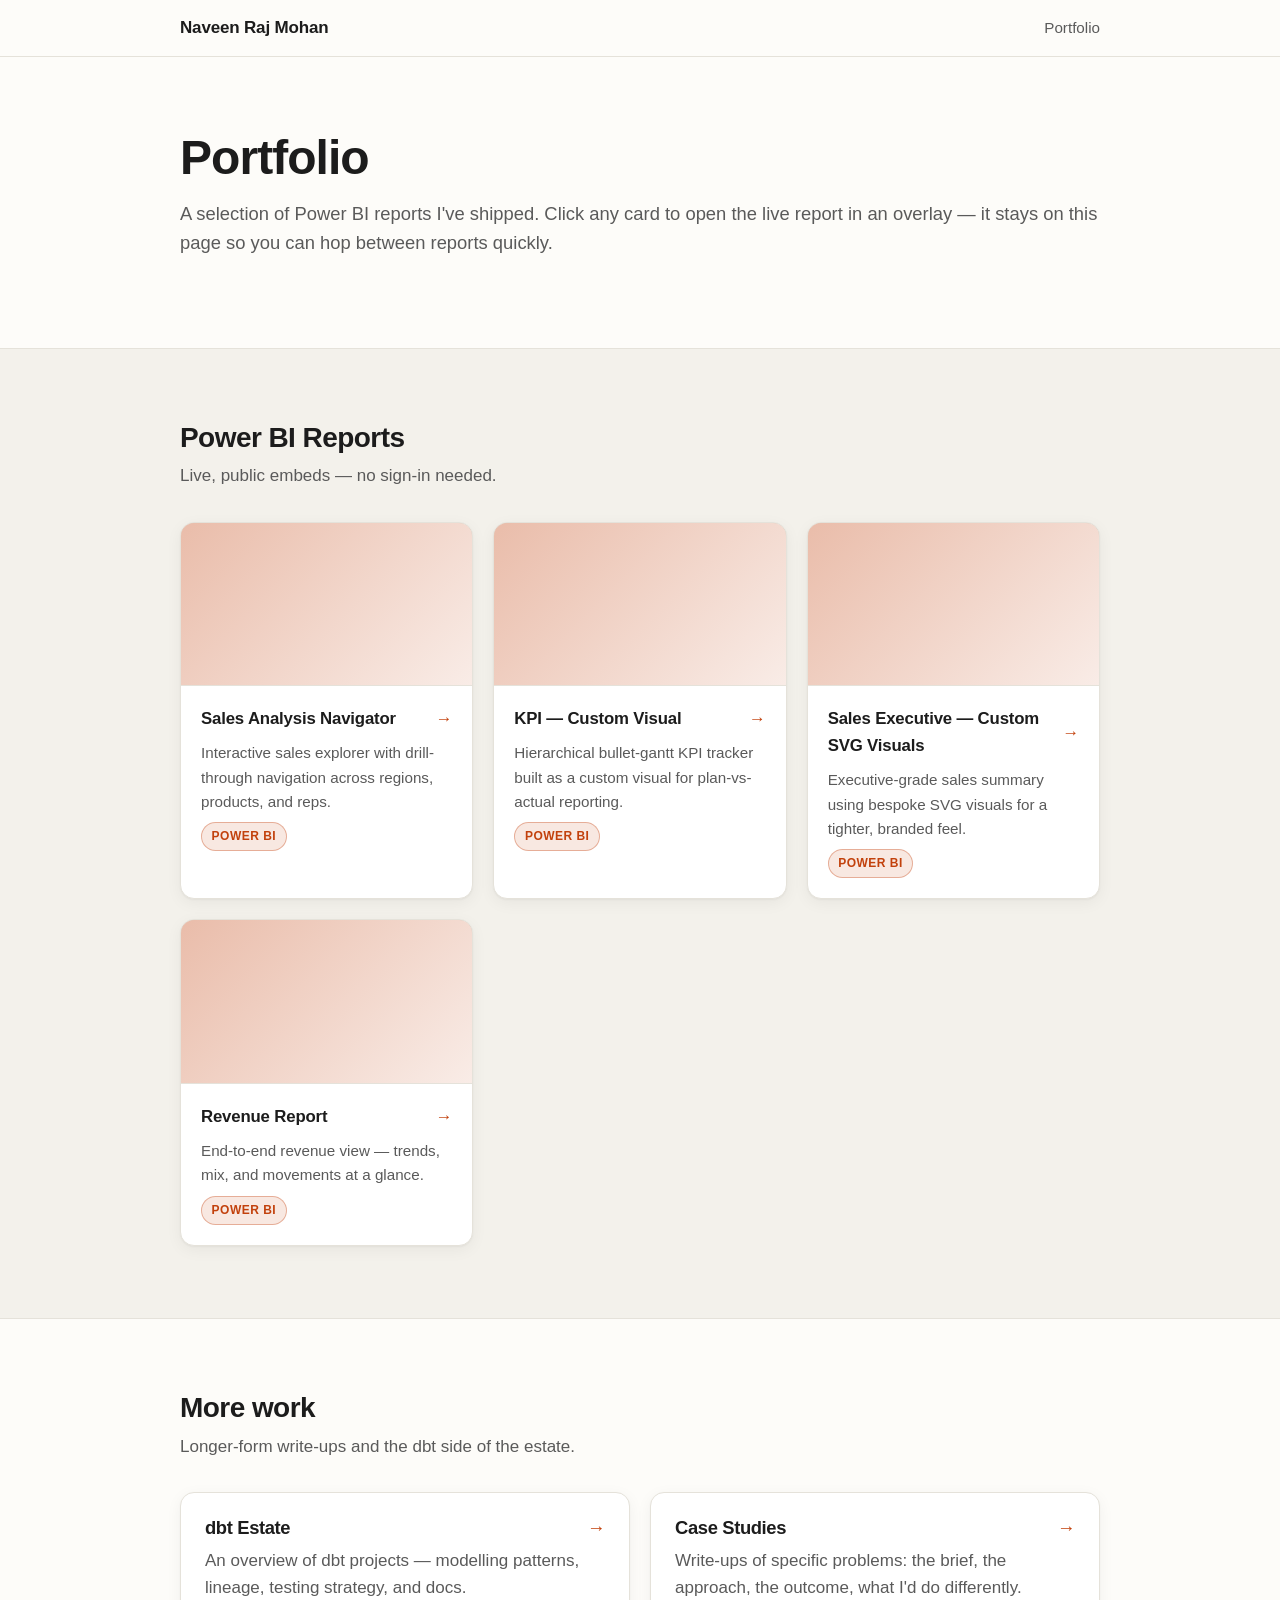
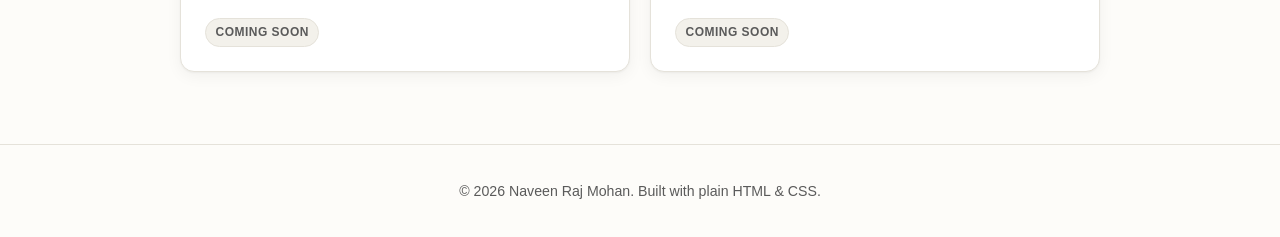
==== commit 5a82902e: "Lock the site to the Portfolio page - index.html instantly redirects to portfolio.html via meta-refr" ====
--- a/index.html
+++ b/index.html
@@ -3,12 +3,15 @@
   <head>
     <meta charset="utf-8" />
     <meta name="viewport" content="width=device-width, initial-scale=1" />
+    <meta http-equiv="refresh" content="0; url=portfolio.html" />
+    <link rel="canonical" href="portfolio.html" />
     <title>Naveen Raj Mohan — Personal Site</title>
     <meta
       name="description"
       content="Bio, endorsements, and portfolio of Naveen Raj Mohan."
     />
     <link rel="stylesheet" href="styles.css" />
+    <script>window.location.replace("portfolio.html");</script>
   </head>
   <body>
     <header class="site-header">
